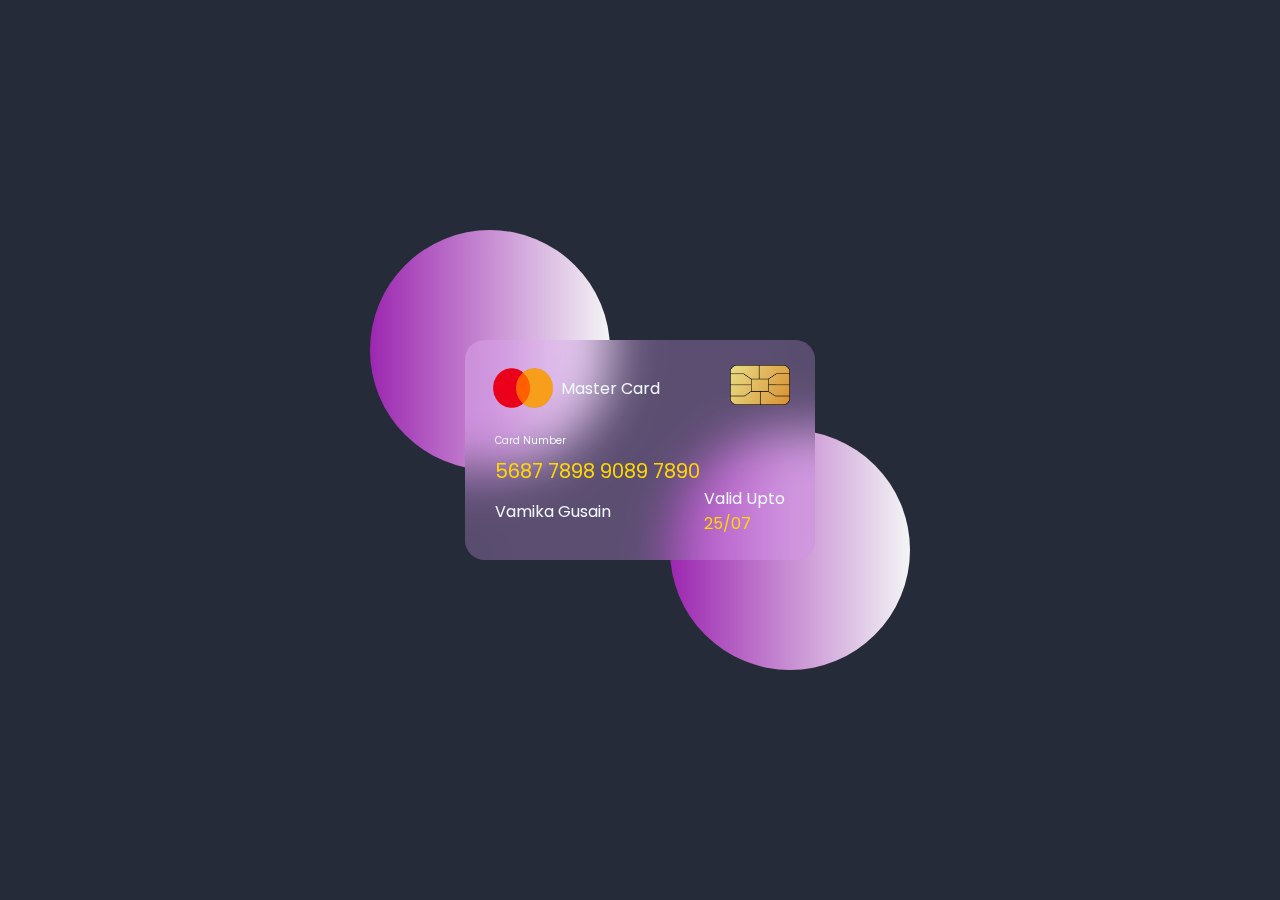
==== Flip_Creditcard/index.html @ cc7e2088 "new Project" ====
<!DOCTYPE html>
<html lang="en">

<head>
    <meta charset="UTF-8">
    <meta name="viewport" content="width=device-width, initial-scale=1.0">
    <title>Flip Creditcard</title>
    <link rel="stylesheet" href="style.css">
</head>

<body>

    <div class="mainbox">
        <div class="front-face">

            <div class="one">

                <div class="logo">
                    <img src="./logo.png" alt="">
                    <span>Master Card</span>
                </div>
                <div class="chip">
                    <img src="./chip.png" alt="">
                </div>
            </div>

            <div class="two">
                <span id="number">Card Number</span>
            </div>

            <div class="three">
                <span id="cardno">5687 7898 9089 7890</span>
            </div>

            <div class="four">
                <div id="left">
                    Vamika Gusain
                </div>
                <div id="right">
                    <div id="top">Valid Upto</div>
                    <div id="bottom" style="color: gold;">25/07</div>
                </div>
            </div>
        </div>
    </div>


    <script src="script.js"></script>
</body>

</html>
---- Flip_Creditcard/style.css ----
@import url("https://fonts.googleapis.com/css2?family=Poppins:ital,wght@0,100;0,200;0,300;0,400;0,500;0,600;0,700;0,800;0,900;1,100;1,200;1,300;1,400;1,500;1,600;1,700;1,800;1,900&display=swap");

*{
    margin: 0;
    padding: 0;
    box-sizing: border-box;
    font-family: "poppins",sans-serif;
}

body{
    color: aliceblue;
    background-color: #262b3a;
    display: flex;
    justify-content: center;
    align-items: center;
    height: 100vh;
}

body::before{
    content: '';
    position: absolute;
    height: 240px;
    width: 240px;
    transform: translate(-150px , -100px);
    background: linear-gradient(90deg,#9c27b0,#f3f5f5);
    border-radius: 50%;
}
body::after{
    content: '';
    position: absolute;
    height: 240px;
    width: 240px;
    background: linear-gradient(90deg,#9c27b0,#f3f5f5);
    transform: translate(150px , 100px);
    border-radius: 50%;
}

.mainbox{
    position: relative;
    z-index: 100;
    background-color: #d376f834;
    /* border: 1px solid yellow; */
    height: 220px;
    width: 350px;
    border-radius: 20px;
    display: flex;
    flex-direction: column;
}

.mainbox .front-face{
    height: 100%;
    width: 100%;
    background-color: rgba(255, 255, 255, 0.1);
    border-radius: 20px;
    backdrop-filter: blur(25px);
}

.mainbox .one{

    display: flex;
    justify-content: space-between;
    align-items: center;
}

.one .logo{
    position: relative;
    display: flex;
    /* border: 1px solid red; */
    justify-content: center;
    align-items: center;
    left: 20px;
    top: 20px;
}

.logo img{
    height: 40px;
    width: 60px;
    margin: 8px;
}

.one .chip{
    position: relative;
    top: 20px;
right: 25px;
}

.chip img{
    height: 40px;
    width: 60px;
}

.two{
/* border: 1px solid blue; */
margin-top: 30px;
padding-left: 30px;
}

.two #number{
    font-size: 10px;

}

.three{
/* border: 1px solid blue; */
margin-top: 5px;
padding-left: 30px;
}

.three #cardno{
    font-size: 20px;
    color: gold;
}

.four{
/* border: 1px solid blue; */
/* margin-top: 10px; */
padding: 0px 30px;
align-items: center;
display: flex;
justify-content: space-between;
}
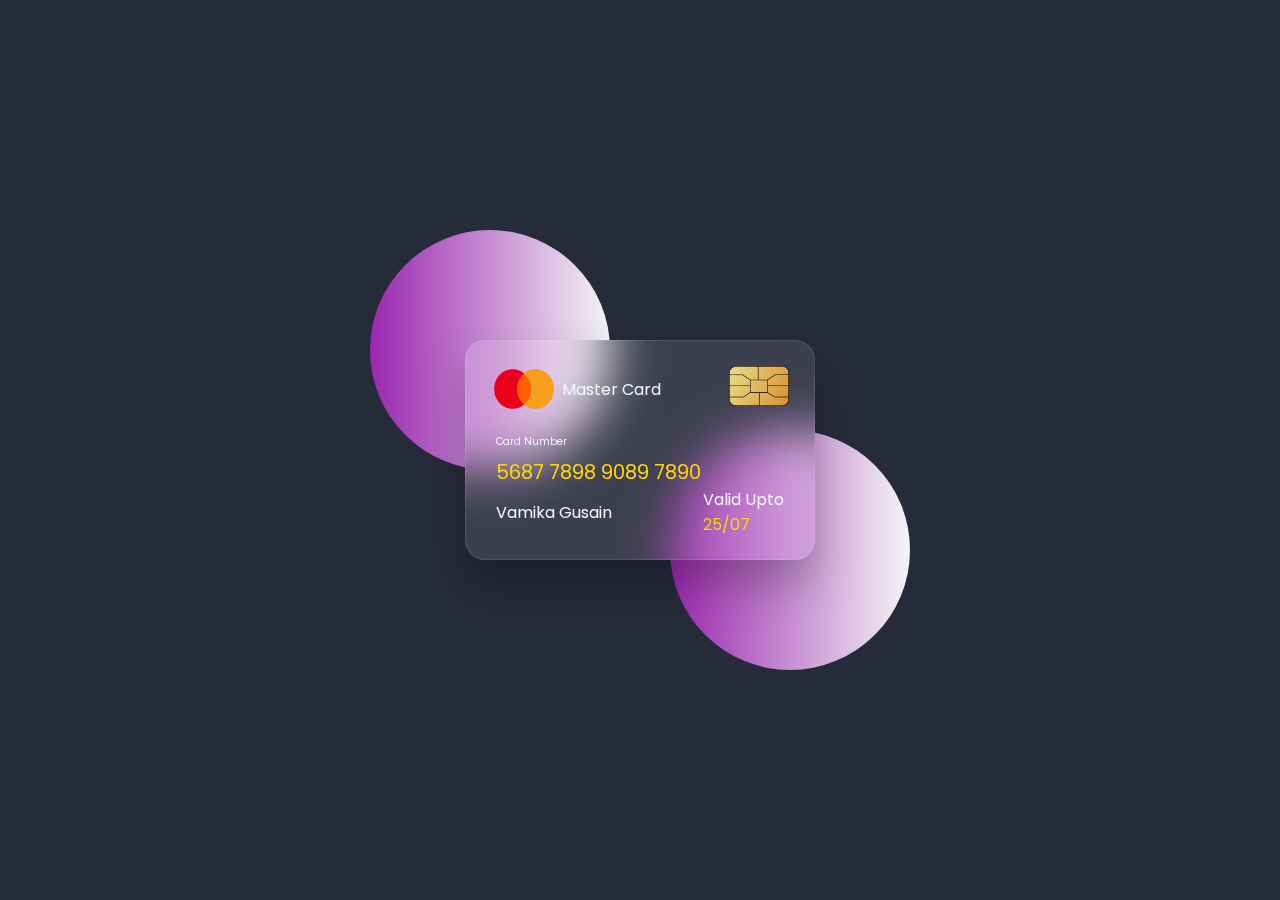
==== commit 4726ed19: "New changes in code" ====
--- a/Flip_Creditcard/index.html
+++ b/Flip_Creditcard/index.html
@@ -11,7 +11,7 @@
 <body>
 
     <div class="mainbox">
-        <div class="front-face">
+        <div class=" card front-face">
 
             <div class="one">
 
@@ -42,7 +42,23 @@
                 </div>
             </div>
         </div>
+
+        <div class=" card back-face">
+            <div class="customer-service">
+                <h6>For customer service call +977 4566 6675 or email mastercard@gmail.com</h6>
+                <div class="magnetic-strip"></div>
+                <div class="signature"><i>005</i></div>
+                <div class="info">
+                    Lorem ipsum, dolor sit amet consectetur adipisicing elit. Laboriosam rerum iure sunt quisquam
+                    earum
+                    corrupti. Lorem, ipsum dolor sit amet consectetur adipisicing elit. Similique alias fugiat ex,
+                    aut quasi consequatur.
+                </div>
+            </div>
+        </div>
     </div>
+
+
 
 
     <script src="script.js"></script>
--- a/Flip_Creditcard/style.css
+++ b/Flip_Creditcard/style.css
@@ -1,121 +1,189 @@
 @import url("https://fonts.googleapis.com/css2?family=Poppins:ital,wght@0,100;0,200;0,300;0,400;0,500;0,600;0,700;0,800;0,900;1,100;1,200;1,300;1,400;1,500;1,600;1,700;1,800;1,900&display=swap");
 
-*{
-    margin: 0;
-    padding: 0;
-    box-sizing: border-box;
-    font-family: "poppins",sans-serif;
+* {
+  margin: 0;
+  padding: 0;
+  box-sizing: border-box;
+  font-family: "poppins", sans-serif;
 }
 
-body{
-    color: aliceblue;
-    background-color: #262b3a;
-    display: flex;
-    justify-content: center;
-    align-items: center;
-    height: 100vh;
+body {
+  /* position: relative; */
+  color: aliceblue;
+  background-color: #262b3a;
+  display: flex;
+  justify-content: center;
+  align-items: center;
+  height: 100vh;
 }
 
-body::before{
-    content: '';
-    position: absolute;
-    height: 240px;
-    width: 240px;
-    transform: translate(-150px , -100px);
-    background: linear-gradient(90deg,#9c27b0,#f3f5f5);
-    border-radius: 50%;
+body::before {
+  content: "";
+  position: absolute;
+  height: 240px;
+  width: 240px;
+  transform: translate(-150px, -100px);
+  background: linear-gradient(90deg, #9c27b0, #f3f5f5);
+  border-radius: 50%;
 }
-body::after{
-    content: '';
-    position: absolute;
-    height: 240px;
-    width: 240px;
-    background: linear-gradient(90deg,#9c27b0,#f3f5f5);
-    transform: translate(150px , 100px);
-    border-radius: 50%;
+body::after {
+  content: "";
+  position: absolute;
+  height: 240px;
+  width: 240px;
+  background: linear-gradient(90deg, #9c27b0, #f3f5f5);
+  transform: translate(150px, 100px);
+  border-radius: 50%;
 }
 
-.mainbox{
-    position: relative;
-    z-index: 100;
-    background-color: #d376f834;
-    /* border: 1px solid yellow; */
-    height: 220px;
-    width: 350px;
-    border-radius: 20px;
-    display: flex;
-    flex-direction: column;
+.mainbox {
+  position: relative;
+  /* border: 1px solid rgba(255, 255, 0, 0.404); */
+  height: 220px;
+  width: 350px;
+  border-radius: 20px;
+  z-index: 100;
+  transition: 0.5s;
+  transform-style: preserve-3d;
 }
 
-.mainbox .front-face{
+.mainbox:hover{
+    transform: rotateY(180deg);
+}
+.card{
+    position: absolute;
     height: 100%;
     width: 100%;
     background-color: rgba(255, 255, 255, 0.1);
     border-radius: 20px;
     backdrop-filter: blur(25px);
+    box-shadow: 0 25px 45px rgba(0, 0, 0, 0.25);
+    backface-visibility: hidden;
+    border: 1px solid rgba(255, 255, 255, 0.1);
+    transform-style: preserve-3d;
 }
 
-.mainbox .one{
-
-    display: flex;
-    justify-content: space-between;
-    align-items: center;
+.mainbox .front-face {
+ backface-visibility: hidden;
 }
 
-.one .logo{
-    position: relative;
-    display: flex;
-    /* border: 1px solid red; */
-    justify-content: center;
-    align-items: center;
-    left: 20px;
-    top: 20px;
+.mainbox .one {
+  display: flex;
+  justify-content: space-between;
+  align-items: center;
 }
 
-.logo img{
-    height: 40px;
-    width: 60px;
-    margin: 8px;
+.one .logo {
+  position: relative;
+  display: flex;
+  /* border: 1px solid red; */
+  justify-content: center;
+  align-items: center;
+  left: 20px;
+  top: 20px;
 }
 
-.one .chip{
-    position: relative;
-    top: 20px;
-right: 25px;
+.logo img {
+  height: 40px;
+  width: 60px;
+  margin: 8px;
 }
 
-.chip img{
-    height: 40px;
-    width: 60px;
+.one .chip {
+  position: relative;
+  top: 20px;
+  right: 25px;
 }
 
-.two{
-/* border: 1px solid blue; */
-margin-top: 30px;
-padding-left: 30px;
+.chip img {
+  height: 40px;
+  width: 60px;
 }
 
-.two #number{
-    font-size: 10px;
-
+.two {
+  /* border: 1px solid blue; */
+  margin-top: 30px;
+  padding-left: 30px;
 }
 
-.three{
-/* border: 1px solid blue; */
-margin-top: 5px;
-padding-left: 30px;
+.two #number {
+  font-size: 10px;
 }
 
-.three #cardno{
-    font-size: 20px;
-    color: gold;
+.three {
+  /* border: 1px solid blue; */
+  margin-top: 5px;
+  padding-left: 30px;
 }
 
-.four{
-/* border: 1px solid blue; */
-/* margin-top: 10px; */
-padding: 0px 30px;
-align-items: center;
-display: flex;
-justify-content: space-between;
+.three #cardno {
+  font-size: 20px;
+  color: gold;
 }
+
+.four {
+  /* border: 1px solid blue; */
+  /* margin-top: 10px; */
+  padding: 0px 30px;
+  align-items: center;
+  display: flex;
+  justify-content: space-between;
+}
+
+.back-face {
+  height: 100%;
+  width: 100%;
+  background-color: rgba(255, 255, 255, 0.1);
+  border-radius: 20px;
+  backdrop-filter: blur(25px);
+  transform: rotateY(180deg);
+  backface-visibility: hidden;
+}
+
+.customer-service h6 {
+  font-size: 8px;
+  padding-top: 15px;
+  text-align: center;
+}
+
+.customer-service .magnetic-strip {
+  background-color: #262b3a;
+  height: 40px;
+  width: 100%;
+  margin-top: 8px;
+  /* border: #9c27b0 1px solid; */
+}
+
+.customer-service .signature {
+  background-color: #f5f6f8;
+  height: 40px;
+  width: 250px;
+  margin: 8px 0 0 8px;
+  border-radius: 5px;
+  background: repeating-linear-gradient(
+    #fff,
+    #fff 3px,
+    #efefef 0px,
+    #efefef 9px
+  );
+}
+
+.signature > i {
+  height: 30px;
+  width: 40px;
+  position: absolute;
+  color: black;
+  background-color: #fff;
+  display: flex;
+  justify-content: center;
+  align-items: center;
+  right: 53px;
+  margin-top: 5px;
+  border-radius: 2px;
+  z-index: -1;
+}
+
+.info {
+  font-size: 10px;
+  padding: 20px;
+}
